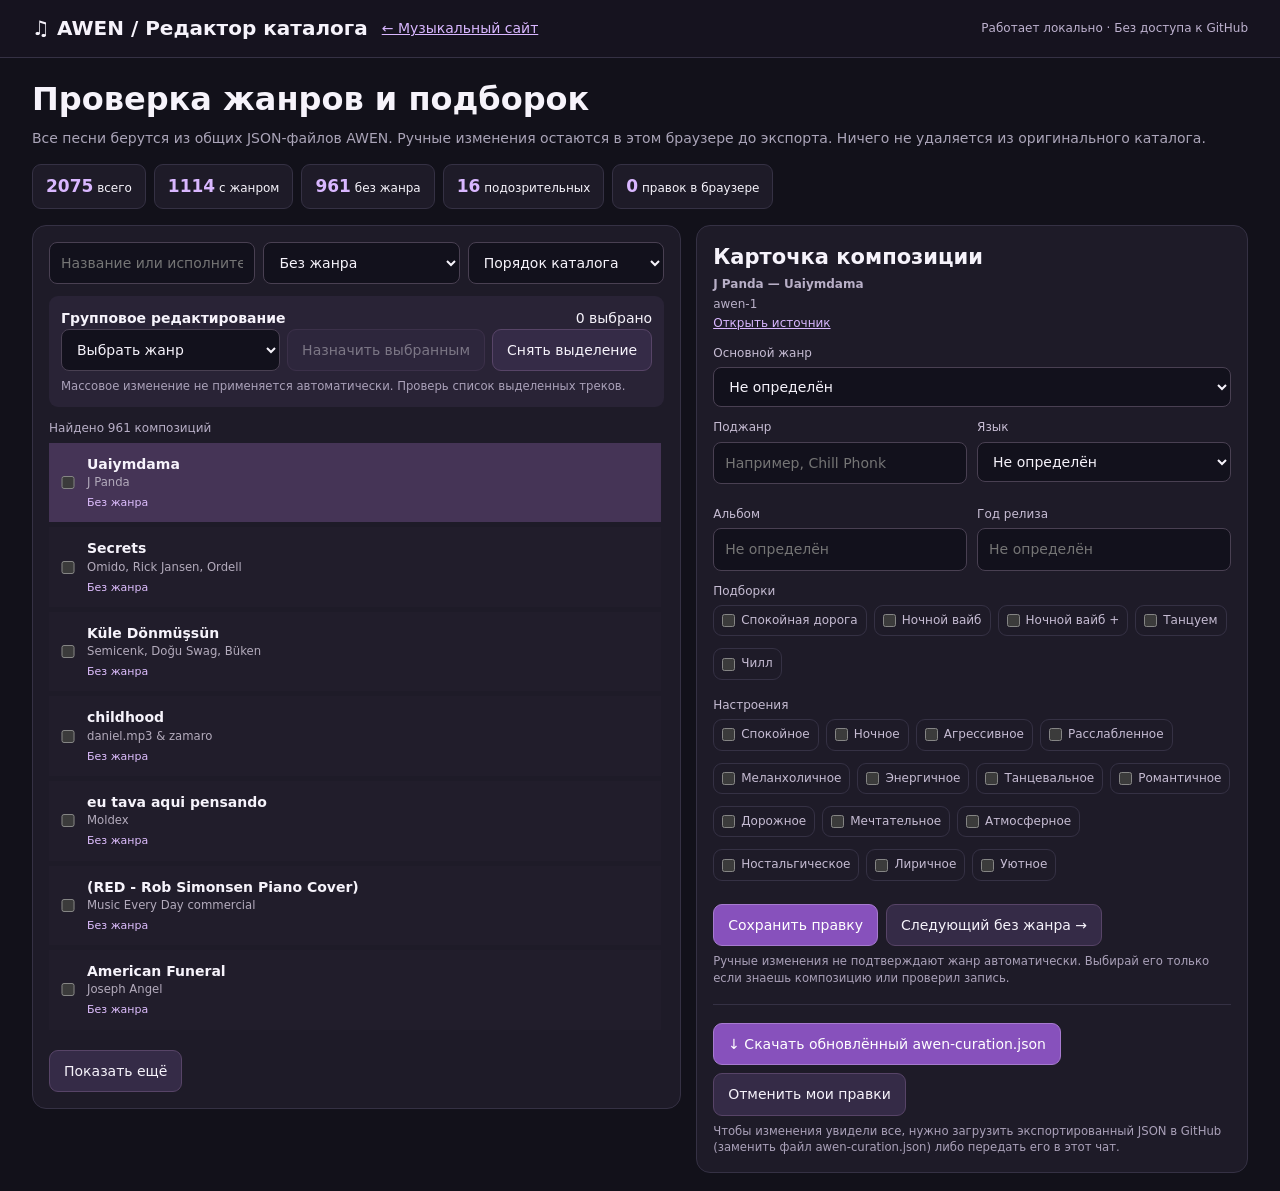
==== curator.html @ 2a5f94b3 "AWEN: add mobile-friendly manual curation console with genre playlists and JSON export" ====
<!doctype html>
<html lang="ru">
<head>
<meta charset="utf-8">
<meta name="viewport" content="width=device-width,initial-scale=1">
<meta name="theme-color" content="#13121c">
<title>AWEN · Редактор каталога</title>
<style>
:root{color-scheme:dark;--bg:#12111a;--panel:#1e1b28;--line:#353144;--soft:#aaa4b8;--purple:#ae82ef;--ink:#f6f3fb}
*{box-sizing:border-box}
body{margin:0;background:var(--bg);color:var(--ink);font:14px/1.45 system-ui,-apple-system,"Segoe UI",sans-serif}
header{position:sticky;top:0;z-index:5;background:#171420eF;border-bottom:1px solid var(--line);padding:14px clamp(12px,3vw,32px);display:flex;gap:14px;align-items:center;flex-wrap:wrap}
header strong{font-size:20px} a{color:#d9b7ff}p{color:var(--soft);margin:.4em 0 1em}
.container{margin:auto;max-width:1400px;padding:18px clamp(12px,3vw,32px)}
.stats{display:flex;gap:8px;flex-wrap:wrap;margin:16px 0}
.pill{background:var(--panel);border:1px solid var(--line);border-radius:9px;padding:9px 13px;font-size:12px}
.pill b{font-size:17px;color:#d9b7ff}
.layout{display:grid;grid-template-columns:minmax(320px, 1fr) minmax(330px,.85fr);gap:15px;align-items:start}
section{background:var(--panel);border:1px solid var(--line);border-radius:14px;padding:16px;min-width:0}
.editor{position:sticky;top:82px} .toolbar{display:flex;gap:8px;flex-wrap:wrap;margin-bottom:12px}
input,select,textarea{background:#12111c;border:1px solid #494052;border-radius:8px;color:var(--ink);padding:10px 11px;font:inherit;min-width:0;width:100%}
input:focus,select:focus{outline:2px solid #b891f9;outline-offset:1px}
button{border:1px solid #574467;background:#352b47;color:var(--ink);border-radius:9px;padding:10px 14px;cursor:pointer;font:inherit}
button:hover{border-color:#a57ade}button.primary{background:#8751bc;color:white;border-color:#a77bd0}
button:disabled{opacity:.4;cursor:not-allowed}
.toolbar input{flex:1 1 160px}.toolbar select{flex:1 1 150px}
.song{width:100%;text-align:left;background:#211d2b;padding:11px 10px;margin:5px 0;display:flex;gap:10px;align-items:center}
.song.selected{background:#453456;border-color:#be99ec}
.song b{display:block;font-weight:700;overflow-wrap:anywhere}.song small{display:block;color:#b3abbc;overflow-wrap:anywhere}
.song .check{width:18px;flex:0 0 18px;margin:0}
.song .info{flex:1;min-width:0}
.song .mark{font-size:11px;white-space:nowrap;color:#dfbfff}
.meta{font-size:12px;color:#b8afc7;line-height:1.6}
.field{margin-top:12px}.field label{display:block;margin-bottom:5px;color:#c6bcd3;font-size:12px}
.grid2{display:grid;grid-template-columns:1fr 1fr;gap:10px}
.check-list{display:flex;flex-wrap:wrap;gap:7px}
.check-list label{border:1px solid var(--line);border-radius:9px;padding:6px 8px;font-size:12px;display:flex;gap:6px;align-items:center}
.check-list input{width:auto;margin:0}
.foot{display:flex;gap:8px;flex-wrap:wrap;margin-top:18px}
small.help{color:#aaa1b9;display:block;margin-top:7px}
#list{max-height:66vh;overflow:auto;padding-right:3px}
#notice{display:none;margin:10px 0;color:#a7ecc9}
#notice.show{display:block}
#bulk{margin:12px 0;padding:12px;background:#292336;border-radius:9px}
#bulkControls{display:flex;gap:7px;flex-wrap:wrap}
#bulkControls select{min-width:180px;flex:1}
hr{border:0;border-top:1px solid var(--line);margin:17px 0}
.empty{padding:22px 12px;color:var(--soft);text-align:center}
@media(max-width:810px){.layout{grid-template-columns:1fr}.editor{position:static}header{position:static}#list{max-height:350px}.grid2{grid-template-columns:1fr 1fr}}
@media(max-width:390px){.grid2{grid-template-columns:1fr}.toolbar select{min-width:0}}
</style>
</head>
<body>
<header>
<strong>♫ AWEN / Редактор каталога</strong>
<a href="./">← Музыкальный сайт</a>
<span style="margin-left:auto;font-size:12px;color:#beb2cf">Работает локально · Без доступа к GitHub</span>
</header>
<main class="container">
<h1 style="font-size:clamp(22px,3vw,32px);margin:0">Проверка жанров и подборок</h1>
<p>Все песни берутся из общих JSON-файлов AWEN. Ручные изменения остаются в этом браузере до экспорта. Ничего не удаляется из оригинального каталога.</p>
<div id="stats" class="stats"></div>
<div id="notice" role="status"></div>
<div class="layout">
<section>
<div class="toolbar">
<input id="search" placeholder="Название или исполнитель…" aria-label="Поиск"/>
<select id="filter" aria-label="Тип проверки">
<option value="unknown">Без жанра</option>
<option value="review">Требуют проверки</option>
<option value="duplicates">Возможные дубликаты</option>
<option value="invalid">Ошибки импорта</option>
<option value="edited">Мои правки</option>
<option value="all">Все композиции</option>
</select>
<select id="sort" aria-label="Сортировка"><option value="order">Порядок каталога</option><option value="artist">По исполнителю</option></select>
</div>
<div id="bulk">
<div style="display:flex;justify-content:space-between;gap:8px;flex-wrap:wrap"><b>Групповое редактирование</b><span id="selectedCount">0 выбрано</span></div>
<div id="bulkControls">
<select id="bulkGenre" aria-label="Жанр для выбранных"><option value="">Выбрать жанр</option></select>
<button id="bulkApply" disabled>Назначить выбранным</button>
<button id="clearSelected">Снять выделение</button>
</div>
<small class="help">Массовое изменение не применяется автоматически. Проверь список выделенных треков.</small>
</div>
<div id="results" class="meta"></div>
<div id="list"><div class="empty">Загрузка каталога…</div></div>
<div class="foot"><button id="more" style="display:none">Показать ещё</button></div>
</section>
<section class="editor">
<h2 style="margin:0 0 3px">Карточка композиции</h2>
<div id="details" class="meta">Выбери трек в списке слева.</div>
<div id="form" style="display:none">
<div class="field"><label for="genre">Основной жанр</label><select id="genre"></select></div>
<div class="grid2">
<div class="field"><label for="subgenre">Поджанр</label><input id="subgenre" placeholder="Например, Chill Phonk"/></div>
<div class="field"><label for="language">Язык</label><select id="language">
<option value="">Не определён</option><option>Русский</option><option>Қазақша</option><option>English</option><option>Без слов</option><option>Другой</option>
</select></div>
<div class="field"><label for="album">Альбом</label><input id="album" placeholder="Не определён"/></div>
<div class="field"><label for="year">Год релиза</label><input id="year" type="number" min="1900" max="2100" placeholder="Не определён"/></div>
</div>
<div class="field"><label>Подборки</label><div id="playlistChecks" class="check-list"></div></div>
<div class="field"><label>Настроения</label><div id="moodChecks" class="check-list"></div></div>
<div class="foot">
<button class="primary" id="save">Сохранить правку</button>
<button id="next">Следующий без жанра →</button>
</div>
<small class="help">Ручные изменения не подтверждают жанр автоматически. Выбирай его только если знаешь композицию или проверил запись.</small>
</div>
<hr>
<div class="foot">
<button class="primary" id="export">↓ Скачать обновлённый awen-curation.json</button>
<button id="reset">Отменить мои правки</button>
</div>
<small class="help">Чтобы изменения увидели все, нужно загрузить экспортированный JSON в GitHub (заменить файл awen-curation.json) либо передать его в этот чат.</small>
</section>
</div>
</main>
<script>
(function(){
"use strict";
var GENRES=["Pop","Hip-Hop / Rap","R&B / Soul","Phonk","Funk / Disco","Chill / Lo-Fi / Ambient","House","Techno / Trance","Bass Music / EDM","Drum & Bass / UK Bass","Latin / Brazilian Club","Afro / Global Club","Synth / Retro Electronic","Rock / Indie","Metal / Punk","Jazz / Blues","Folk / Ethno / World","Classical / Cinematic","Country"];
var PLAYLISTS=[["road","Спокойная дорога"],["night","Ночной вайб"],["nightplus","Ночной вайб +"],["dance","Танцуем"],["chill","Чилл"]];
var MOODS=["Спокойное","Ночное","Агрессивное","Расслабленное","Меланхоличное","Энергичное","Танцевальное","Романтичное","Дорожное","Мечтательное","Атмосферное","Ностальгическое","Лиричное","Уютное"];
var KEY="awen-curator-draft-v1",tracks=[],curation={tracks:{}},draft={},selected=new Set(),active="",limit=60;
var $=id=>document.getElementById(id);
function safe(v){return String(v==null?"":v).replace(/[&<>"']/g,function(x){return {"&":"&amp;","<":"&lt;",">":"&gt;",'"':"&quot;","'":"&#39;"}[x]})}
function norm(v){return String(v||"").toLocaleLowerCase().normalize("NFKD").replace(/[\u0300-\u036f]/g,"").replace(/[^\p{L}\p{N}]+/gu," ").trim()}
function toast(text){$("notice").textContent=text;$("notice").classList.add("show");setTimeout(function(){$("notice").classList.remove("show")},4000)}
function base(id){return curation.tracks[id]||{}}
function merged(id){return Object.assign({},base(id),draft[id]||{})}
function issues(t){
 var patch=merged(t.id), res=[];
 if(!patch.genre)res.push("genre");
 if(patch.review_needed)res.push("review");
 if(patch.potential_import_error)res.push("invalid");
 if(duplicates[t.id])res.push("duplicate");
 return res
}
var duplicates={};
function computeDuplicates(){
 var groups={};
 tracks.forEach(function(t){var k=norm(t.artist)+"|"+norm(t.title);(groups[k]||(groups[k]=[])).push(t.id)});
 Object.keys(groups).forEach(function(k){if(groups[k].length>1)groups[k].forEach(function(id){duplicates[id]=groups[k]})})
}
function filtered(){
 var q=norm($("search").value),f=$("filter").value;
 var list=tracks.filter(function(t){
  if(q&&!norm(t.artist+" "+t.title+" "+t.id).includes(q))return false;
  var p=merged(t.id);
  if(f==="unknown"&&p.genre)return false;
  if(f==="review"&&p.genre&&!p.review_needed&&!p.potential_import_error&&!duplicates[t.id])return false;
  if(f==="duplicates"&&!duplicates[t.id])return false;
  if(f==="invalid"&&!p.potential_import_error)return false;
  if(f==="edited"&&!draft[t.id])return false;
  return true
 });
 if($("sort").value==="artist")list.sort(function(a,b){return a.artist.localeCompare(b.artist,"ru")});
 return list
}
function stats(){
 var genre=0,invalid=0,review=0;
 tracks.forEach(function(t){var p=merged(t.id);if(p.genre)genre++;if(p.potential_import_error)invalid++;if(issues(t).length)review++});
 $("stats").innerHTML='<span class="pill"><b>'+tracks.length+'</b> всего</span><span class="pill"><b>'+genre+'</b> с жанром</span><span class="pill"><b>'+(tracks.length-genre)+'</b> без жанра</span><span class="pill"><b>'+invalid+'</b> подозрительных</span><span class="pill"><b>'+Object.keys(draft).length+'</b> правок в браузере</span>';
}
function renderList(){
 stats();
 var list=filtered(),visible=list.slice(0,limit);
 $("results").textContent="Найдено "+list.length+" композиций";
 $("list").innerHTML=visible.length?visible.map(function(t){
  var p=merged(t.id),flags=issues(t);
  var kind=p.genre?p.genre:"Без жанра";
  if(flags.includes("invalid"))kind="⚠ Проверь импорт";
  else if(flags.includes("duplicate"))kind+=" · дубликат?";
  return '<div class="song'+(t.id===active?' selected':'')+'"><input class="check" type="checkbox" data-select="'+safe(t.id)+'" '+(selected.has(t.id)?'checked':'')+' aria-label="Выбрать для группы"><button type="button" data-open="'+safe(t.id)+'" style="display:block;background:none;border:none;padding:0;text-align:left;flex:1;min-width:0"><b>'+safe(t.title)+'</b><small>'+safe(t.artist)+'</small><span class="mark">'+safe(kind)+'</span></button></div>'
 }).join(""):'<div class="empty">Записей с такими фильтрами нет.</div>';
 $("more").style.display=list.length>limit?"":"none";
 $("selectedCount").textContent=selected.size+" выбрано";
 $("bulkApply").disabled=!selected.size||!$("bulkGenre").value;
}
function checkList(root,items,picked,type){
 $(root).innerHTML=items.map(function(x){
  var id=typeof x==="string"?x:x[0],name=typeof x==="string"?x:x[1];
  return '<label><input type="checkbox" data-'+type+'="'+safe(id)+'" '+(picked.includes(id)?"checked":"")+'>'+safe(name)+'</label>'
 }).join("")
}
function openTrack(id){
 var t=tracks.find(function(x){return x.id===id});if(!t)return;
 active=id;
 var p=merged(id);
 $("details").innerHTML='<div><b>'+safe(t.artist)+' — '+safe(t.title)+'</b></div><div>'+safe(id)+(p.curation_method?' · '+safe(p.curation_method):'')+'</div>'+(t.source_url?'<div><a target="_blank" rel="noopener noreferrer" href="'+safe(t.source_url)+'">Открыть источник</a></div>':'')+(p.potential_import_error?'<div style="color:#ffb7a0">⚠ '+safe(p.potential_import_error)+'</div>':'');
 $("form").style.display="";
 $("genre").value=p.genre||"";
 $("subgenre").value=(p.subgenres||[]).join(", ");
 $("language").value=p.language||"";
 $("album").value=p.album||"";
 $("year").value=p.year||"";
 checkList("playlistChecks",PLAYLISTS,p.playlists||[],"playlist");
 checkList("moodChecks",MOODS,p.moods||[],"mood");
 renderList();
}
function chosen(attr){return Array.from(document.querySelectorAll('[data-'+attr+']:checked')).map(function(x){return x.dataset[attr]})}
function save(){
 if(!active)return;
 var genre=$("genre").value,year=$("year").value,prev=merged(active);
 var patch=Object.assign({},prev,{
  genre:genre,subgenres:$("subgenre").value.split(",").map(function(x){return x.trim()}).filter(Boolean).slice(0,12),
  language:$("language").value,album:$("album").value.trim(),year:year?Number(year):null,
  playlists:chosen("playlist"),moods:chosen("mood"),
  curation_method:"ручная правка владельца",curation_confidence:"manual",
  review_needed:false
 });
 draft[active]=patch;store();
 toast("Сохранено локально: "+active);renderList();
}
function store(){try{localStorage.setItem(KEY,JSON.stringify(draft))}catch(e){toast("Браузер не разрешил локальное сохранение; сделай экспорт")}}
function bulkApply(){
 var genre=$("bulkGenre").value;if(!genre||!selected.size)return;
 if(!confirm("Назначить жанр "+genre+" для "+selected.size+" выбранных записей? Это НЕ проверка каждого аудио."))return;
 selected.forEach(function(id){
  var p=merged(id);
  draft[id]=Object.assign({},p,{genre:genre,subgenres:[],curation_method:"массовая ручная правка",curation_confidence:"manual",review_needed:true})
 });
 store();toast("Назначен жанр для "+selected.size+" записей");selected.clear();renderList();
}
function exportJSON(){
 var combined=JSON.parse(JSON.stringify(curation));
 if(!combined.tracks)combined.tracks={};
 Object.keys(draft).forEach(function(id){combined.tracks[id]=draft[id]});
 combined.exported_by="AWEN Curator";combined.review_notice="Часть жанров назначена автоматически по исполнителям. Ручные назначения не гарантируют проверку аудио.";
 var b=new Blob([JSON.stringify(combined,null,2)+"\n"],{type:"application/json;charset=utf-8"}),url=URL.createObjectURL(b);
 var a=document.createElement("a");a.href=url;a.download="awen-curation.json";document.body.appendChild(a);a.click();a.remove();setTimeout(function(){URL.revokeObjectURL(url)},1500);
 toast("JSON скачан. Для общего сайта загрузи его в GitHub.")
}
async function fetchJSON(url){var r=await fetch(url,{cache:"no-store"});if(!r.ok)throw Error(url+": HTTP "+r.status);return r.json()}
function initialize(){
 $("genre").innerHTML='<option value="">Не определён</option>'+GENRES.map(function(v){return '<option>'+safe(v)+'</option>'}).join("");
 $("bulkGenre").innerHTML+='<option>'+GENRES.join('</option><option>')+'</option>';
 $("search").addEventListener("input",function(){limit=60;renderList()});
 $("filter").addEventListener("change",function(){limit=60;renderList()});
 $("sort").addEventListener("change",renderList);
 $("more").addEventListener("click",function(){limit+=60;renderList()});
 $("bulkGenre").addEventListener("change",renderList);
 $("clearSelected").addEventListener("click",function(){selected.clear();renderList()});
 $("bulkApply").addEventListener("click",bulkApply);
 $("save").addEventListener("click",save);
 $("export").addEventListener("click",exportJSON);
 $("reset").addEventListener("click",function(){if(confirm("Отменить все локальные правки? Уже экспортированные файлы не затронутся.")){draft={};store();renderList();if(active)openTrack(active)}});
 $("next").addEventListener("click",function(){var other=tracks.find(function(t){return !merged(t.id).genre&&t.id!==active});if(other){openTrack(other.id);window.scrollTo({top:0,behavior:"smooth"})}else toast("Нет других записей без жанра")});
 $("list").addEventListener("click",function(e){var button=e.target.closest("[data-open]");if(button)openTrack(button.dataset.open)});
 $("list").addEventListener("change",function(e){var c=e.target.closest("[data-select]");if(!c)return;if(c.checked)selected.add(c.dataset.select);else selected.delete(c.dataset.select);renderList()});
}
initialize();
try{var cache=JSON.parse(localStorage.getItem(KEY)||"{}");if(cache&&typeof cache==="object"&&!Array.isArray(cache))draft=cache}catch(e){}
Promise.all([fetchJSON("./awen-catalog.json"),fetchJSON("./awen-curation.json")]).then(function(v){
 tracks=Array.isArray(v[0].tracks)?v[0].tracks:[];curation=v[1];computeDuplicates();renderList();
 if(tracks.length)openTrack(tracks.find(function(t){return !merged(t.id).genre})?.id||tracks[0].id);
}).catch(function(err){$("list").innerHTML='<div class="empty">Не удалось загрузить каталог. Проверь GitHub Pages и обнови страницу.<p>'+safe(err.message)+'</p></div>'});
})();
</script>
</body>
</html>
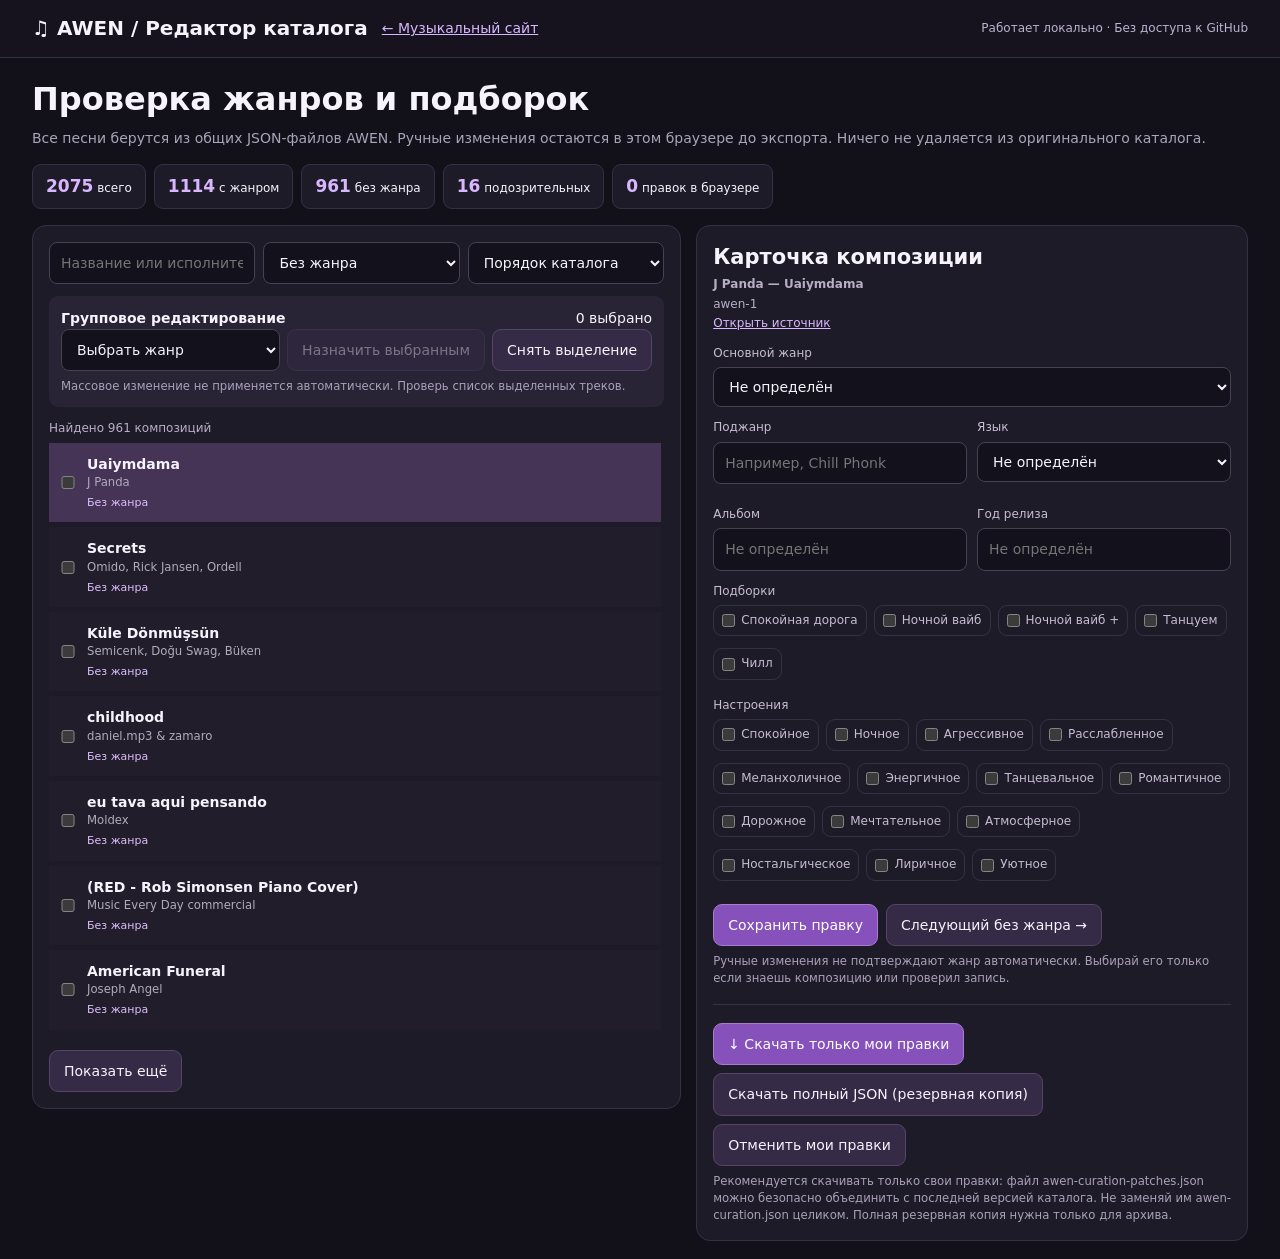
==== commit a40999db: "AWEN: safely export only manual curation patches without overwriting concurrent catalog edits" ====
--- a/curator.html
+++ b/curator.html
@@ -111,10 +111,11 @@
 </div>
 <hr>
 <div class="foot">
-<button class="primary" id="export">↓ Скачать обновлённый awen-curation.json</button>
+<button class="primary" id="export">↓ Скачать только мои правки</button>
+<button id="exportFull">Скачать полный JSON (резервная копия)</button>
 <button id="reset">Отменить мои правки</button>
 </div>
-<small class="help">Чтобы изменения увидели все, нужно загрузить экспортированный JSON в GitHub (заменить файл awen-curation.json) либо передать его в этот чат.</small>
+<small class="help">Рекомендуется скачивать только свои правки: файл awen-curation-patches.json можно безопасно объединить с последней версией каталога. Не заменяй им awen-curation.json целиком. Полная резервная копия нужна только для архива.</small>
 </section>
 </div>
 </main>
@@ -225,14 +226,25 @@
  });
  store();toast("Назначен жанр для "+selected.size+" записей");selected.clear();renderList();
 }
-function exportJSON(){
- var combined=JSON.parse(JSON.stringify(curation));
- if(!combined.tracks)combined.tracks={};
- Object.keys(draft).forEach(function(id){combined.tracks[id]=draft[id]});
- combined.exported_by="AWEN Curator";combined.review_notice="Часть жанров назначена автоматически по исполнителям. Ручные назначения не гарантируют проверку аудио.";
- var b=new Blob([JSON.stringify(combined,null,2)+"\n"],{type:"application/json;charset=utf-8"}),url=URL.createObjectURL(b);
- var a=document.createElement("a");a.href=url;a.download="awen-curation.json";document.body.appendChild(a);a.click();a.remove();setTimeout(function(){URL.revokeObjectURL(url)},1500);
- toast("JSON скачан. Для общего сайта загрузи его в GitHub.")
+function exportJSON(full){
+ if(!Object.keys(draft).length&&!full){toast("Пока нет сохранённых правок");return}
+ var payload;
+ if(full){
+   payload=JSON.parse(JSON.stringify(curation));
+   if(!payload.tracks)payload.tracks={};
+   Object.keys(draft).forEach(function(id){payload.tracks[id]=draft[id]});
+   payload.exported_by="AWEN Curator (полная резервная копия)";
+ }else{
+   payload={
+     schema_version:1,
+     patch_format:"awen-curator-patches",
+     purpose:"Merge only edited track IDs into current awen-curation.json; never replace whole catalog",
+     changes:JSON.parse(JSON.stringify(draft))
+   };
+ }
+ var b=new Blob([JSON.stringify(payload,null,2)+"\n"],{type:"application/json;charset=utf-8"}),url=URL.createObjectURL(b);
+ var a=document.createElement("a");a.href=url;a.download=full?"awen-curation-backup.json":"awen-curation-patches.json";document.body.appendChild(a);a.click();a.remove();setTimeout(function(){URL.revokeObjectURL(url)},1500);
+ toast(full?"Резервная копия сохранена":"Скачаны только твои изменения; передай файл для безопасного слияния")
 }
 async function fetchJSON(url){var r=await fetch(url,{cache:"no-store"});if(!r.ok)throw Error(url+": HTTP "+r.status);return r.json()}
 function initialize(){
@@ -246,7 +258,8 @@
  $("clearSelected").addEventListener("click",function(){selected.clear();renderList()});
  $("bulkApply").addEventListener("click",bulkApply);
  $("save").addEventListener("click",save);
- $("export").addEventListener("click",exportJSON);
+ $("export").addEventListener("click",function(){exportJSON(false)});
+ $("exportFull").addEventListener("click",function(){exportJSON(true)});
  $("reset").addEventListener("click",function(){if(confirm("Отменить все локальные правки? Уже экспортированные файлы не затронутся.")){draft={};store();renderList();if(active)openTrack(active)}});
  $("next").addEventListener("click",function(){var other=tracks.find(function(t){return !merged(t.id).genre&&t.id!==active});if(other){openTrack(other.id);window.scrollTo({top:0,behavior:"smooth"})}else toast("Нет других записей без жанра")});
  $("list").addEventListener("click",function(e){var button=e.target.closest("[data-open]");if(button)openTrack(button.dataset.open)});
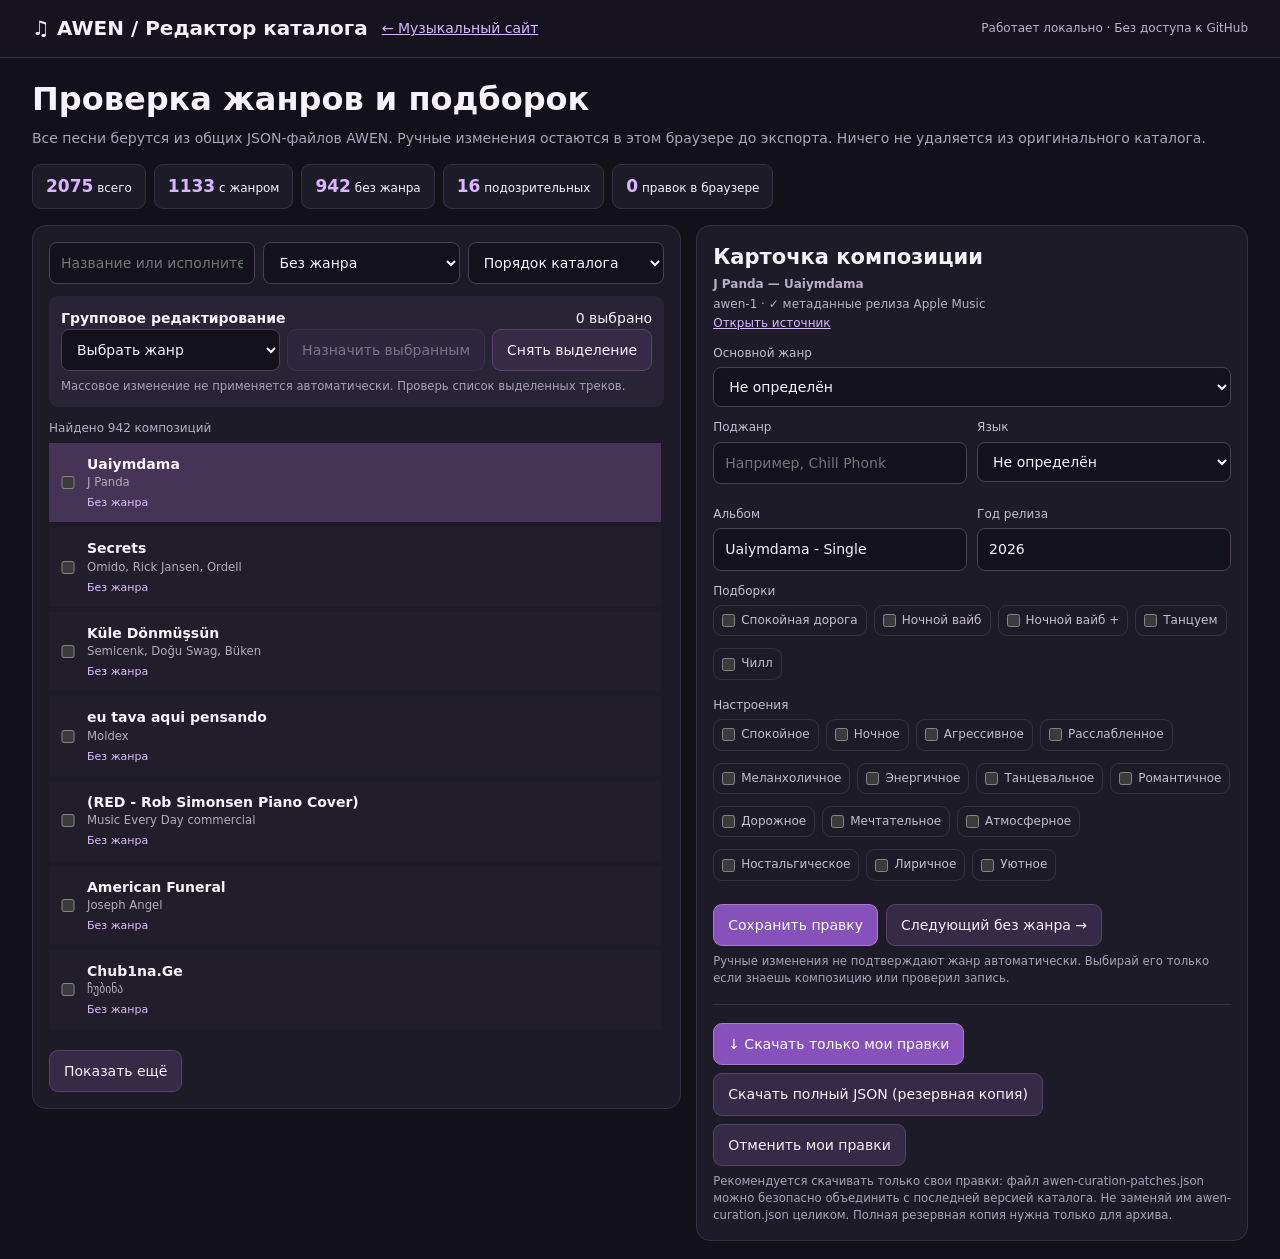
==== commit f522ccb1: "AWEN: show verified Apple album and year metadata inside Curator while protecting manual edits" ====
--- a/curator.html
+++ b/curator.html
@@ -125,12 +125,21 @@
 var GENRES=["Pop","Hip-Hop / Rap","R&B / Soul","Phonk","Funk / Disco","Chill / Lo-Fi / Ambient","House","Techno / Trance","Bass Music / EDM","Drum & Bass / UK Bass","Latin / Brazilian Club","Afro / Global Club","Synth / Retro Electronic","Rock / Indie","Metal / Punk","Jazz / Blues","Folk / Ethno / World","Classical / Cinematic","Country"];
 var PLAYLISTS=[["road","Спокойная дорога"],["night","Ночной вайб"],["nightplus","Ночной вайб +"],["dance","Танцуем"],["chill","Чилл"]];
 var MOODS=["Спокойное","Ночное","Агрессивное","Расслабленное","Меланхоличное","Энергичное","Танцевальное","Романтичное","Дорожное","Мечтательное","Атмосферное","Ностальгическое","Лиричное","Уютное"];
-var KEY="awen-curator-draft-v1",tracks=[],curation={tracks:{}},draft={},selected=new Set(),active="",limit=60;
+var KEY="awen-curator-draft-v1",tracks=[],curation={tracks:{}},appleMeta={},draft={},selected=new Set(),active="",limit=60;
 var $=id=>document.getElementById(id);
 function safe(v){return String(v==null?"":v).replace(/[&<>"']/g,function(x){return {"&":"&amp;","<":"&lt;",">":"&gt;",'"':"&quot;","'":"&#39;"}[x]})}
 function norm(v){return String(v||"").toLocaleLowerCase().normalize("NFKD").replace(/[\u0300-\u036f]/g,"").replace(/[^\p{L}\p{N}]+/gu," ").trim()}
 function toast(text){$("notice").textContent=text;$("notice").classList.add("show");setTimeout(function(){$("notice").classList.remove("show")},4000)}
-function base(id){return curation.tracks[id]||{}}
+function base(id){
+ var patch=curation.tracks[id]||{}, verified=appleMeta[id]||{};
+ if(!verified.verified_metadata)return patch;
+ var manual=/^(ручная|массовая)\s/i.test(String(patch.curation_method||""));
+ return Object.assign({},verified,patch,{
+   album:manual?(patch.album||""):(patch.album||verified.album||""),
+   year:manual?(patch.year||null):(patch.year||verified.year||null),
+   genre:manual?(patch.genre||""):(patch.genre||verified.genre||"")
+ })
+}
 function merged(id){return Object.assign({},base(id),draft[id]||{})}
 function issues(t){
  var patch=merged(t.id), res=[];
@@ -191,7 +200,7 @@
  var t=tracks.find(function(x){return x.id===id});if(!t)return;
  active=id;
  var p=merged(id);
- $("details").innerHTML='<div><b>'+safe(t.artist)+' — '+safe(t.title)+'</b></div><div>'+safe(id)+(p.curation_method?' · '+safe(p.curation_method):'')+'</div>'+(t.source_url?'<div><a target="_blank" rel="noopener noreferrer" href="'+safe(t.source_url)+'">Открыть источник</a></div>':'')+(p.potential_import_error?'<div style="color:#ffb7a0">⚠ '+safe(p.potential_import_error)+'</div>':'');
+ $("details").innerHTML='<div><b>'+safe(t.artist)+' — '+safe(t.title)+'</b></div><div>'+safe(id)+(p.curation_method?' · '+safe(p.curation_method):'')+(p.verified_metadata?' · ✓ метаданные релиза Apple Music':'')+'</div>'+(t.source_url?'<div><a target="_blank" rel="noopener noreferrer" href="'+safe(t.source_url)+'">Открыть источник</a></div>':'')+(p.potential_import_error?'<div style="color:#ffb7a0">⚠ '+safe(p.potential_import_error)+'</div>':'');
  $("form").style.display="";
  $("genre").value=p.genre||"";
  $("subgenre").value=(p.subgenres||[]).join(", ");
@@ -267,8 +276,8 @@
 }
 initialize();
 try{var cache=JSON.parse(localStorage.getItem(KEY)||"{}");if(cache&&typeof cache==="object"&&!Array.isArray(cache))draft=cache}catch(e){}
-Promise.all([fetchJSON("./awen-catalog.json"),fetchJSON("./awen-curation.json")]).then(function(v){
- tracks=Array.isArray(v[0].tracks)?v[0].tracks:[];curation=v[1];computeDuplicates();renderList();
+Promise.all([fetchJSON("./awen-catalog.json"),fetchJSON("./awen-curation.json"),fetchJSON("./awen-apple-metadata.json").catch(function(){return {tracks:{}}})]).then(function(v){
+ tracks=Array.isArray(v[0].tracks)?v[0].tracks:[];curation=v[1];appleMeta=v[2]&&typeof v[2].tracks==="object"?v[2].tracks:{};computeDuplicates();renderList();
  if(tracks.length)openTrack(tracks.find(function(t){return !merged(t.id).genre})?.id||tracks[0].id);
 }).catch(function(err){$("list").innerHTML='<div class="empty">Не удалось загрузить каталог. Проверь GitHub Pages и обнови страницу.<p>'+safe(err.message)+'</p></div>'});
 })();
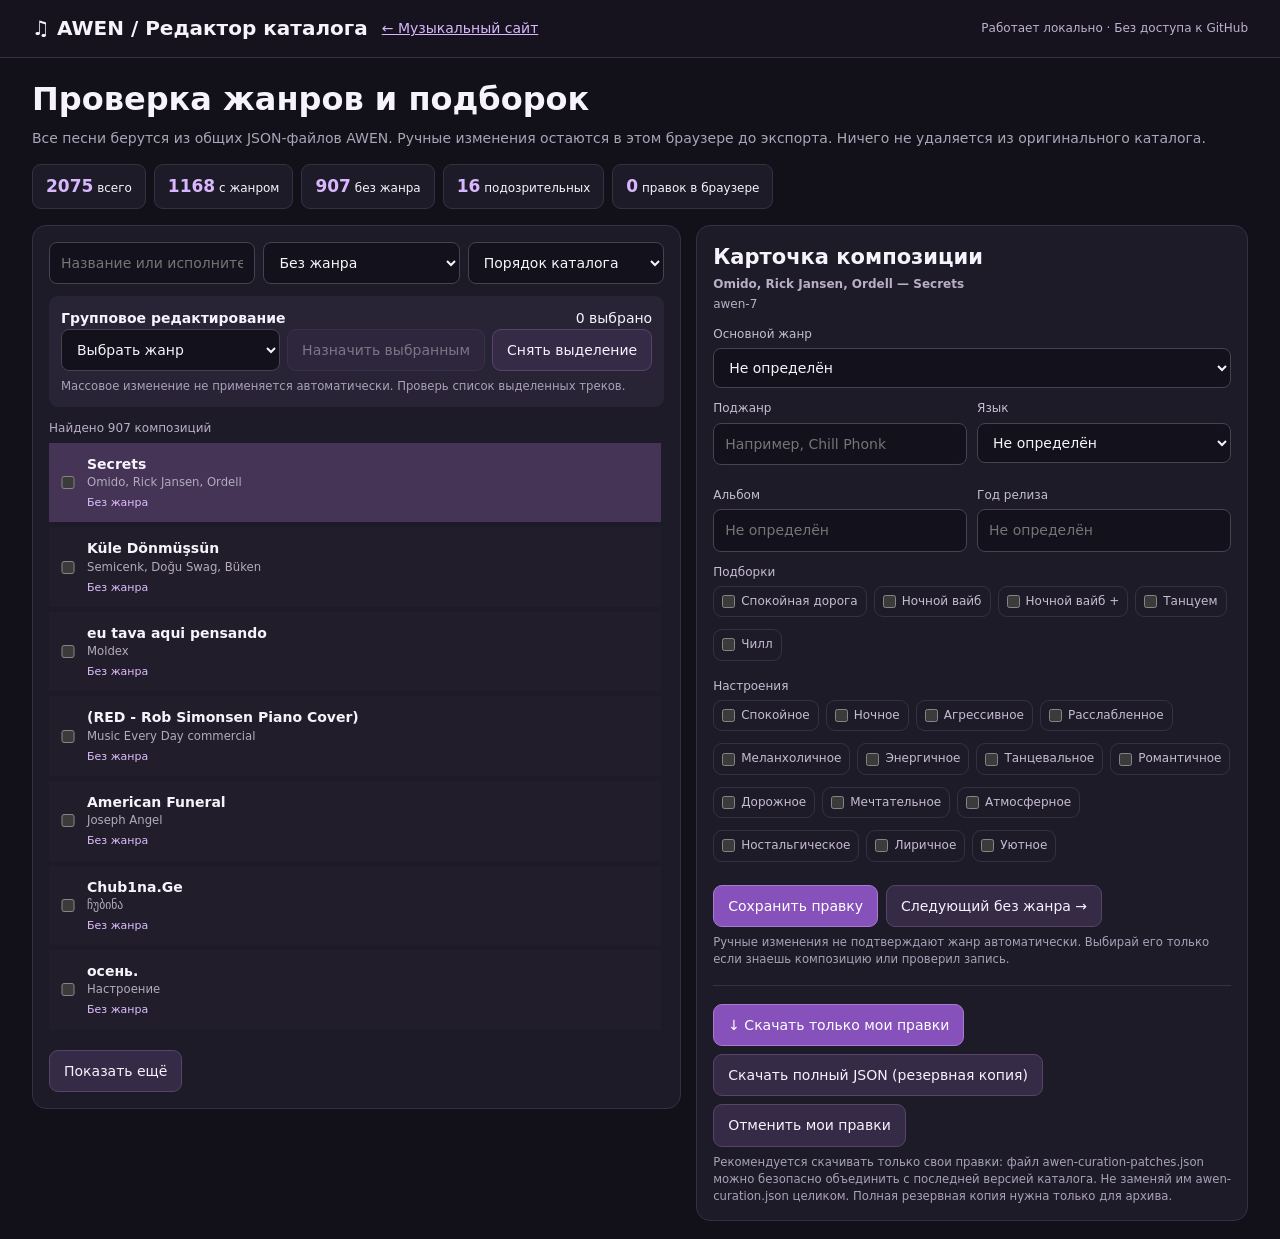
==== commit d9350d66: "Show verified source links and genre evidence in AWEN curator" ====
--- a/curator.html
+++ b/curator.html
@@ -125,7 +125,7 @@
 var GENRES=["Pop","Hip-Hop / Rap","R&B / Soul","Phonk","Funk / Disco","Chill / Lo-Fi / Ambient","House","Techno / Trance","Bass Music / EDM","Drum & Bass / UK Bass","Latin / Brazilian Club","Afro / Global Club","Synth / Retro Electronic","Rock / Indie","Metal / Punk","Jazz / Blues","Folk / Ethno / World","Classical / Cinematic","Country"];
 var PLAYLISTS=[["road","Спокойная дорога"],["night","Ночной вайб"],["nightplus","Ночной вайб +"],["dance","Танцуем"],["chill","Чилл"]];
 var MOODS=["Спокойное","Ночное","Агрессивное","Расслабленное","Меланхоличное","Энергичное","Танцевальное","Романтичное","Дорожное","Мечтательное","Атмосферное","Ностальгическое","Лиричное","Уютное"];
-var KEY="awen-curator-draft-v1",tracks=[],curation={tracks:{}},appleMeta={},draft={},selected=new Set(),active="",limit=60;
+var KEY="awen-curator-draft-v1",tracks=[],curation={tracks:{}},appleMeta={},sourceMeta={},draft={},selected=new Set(),active="",limit=60;
 var $=id=>document.getElementById(id);
 function safe(v){return String(v==null?"":v).replace(/[&<>"']/g,function(x){return {"&":"&amp;","<":"&lt;",">":"&gt;",'"':"&quot;","'":"&#39;"}[x]})}
 function norm(v){return String(v||"").toLocaleLowerCase().normalize("NFKD").replace(/[\u0300-\u036f]/g,"").replace(/[^\p{L}\p{N}]+/gu," ").trim()}
@@ -140,7 +140,14 @@
    genre:manual?(patch.genre||""):(patch.genre||verified.genre||"")
  })
 }
-function merged(id){return Object.assign({},base(id),draft[id]||{})}
+function merged(id){
+ var result=Object.assign({},base(id),draft[id]||{}),e=sourceMeta[id]||{};
+ if(!result.genre&&e.genre&&!draft[id]){
+   result.genre=e.genre;result.review_needed=true;result.evidence_only_genre=true;
+ }
+ if(e.status==="conflict"||e.status==="album_hint")result.review_needed=true;
+ return result;
+}
 function issues(t){
  var patch=merged(t.id), res=[];
  if(!patch.genre)res.push("genre");
@@ -200,7 +207,13 @@
  var t=tracks.find(function(x){return x.id===id});if(!t)return;
  active=id;
  var p=merged(id);
- $("details").innerHTML='<div><b>'+safe(t.artist)+' — '+safe(t.title)+'</b></div><div>'+safe(id)+(p.curation_method?' · '+safe(p.curation_method):'')+(p.verified_metadata?' · ✓ метаданные релиза Apple Music':'')+'</div>'+(t.source_url?'<div><a target="_blank" rel="noopener noreferrer" href="'+safe(t.source_url)+'">Открыть источник</a></div>':'')+(p.potential_import_error?'<div style="color:#ffb7a0">⚠ '+safe(p.potential_import_error)+'</div>':'');
+ var evidence=sourceMeta[id]||{};
+ var evidenceHtml=Array.isArray(evidence.evidence)?evidence.evidence.map(function(e){
+   var link=/^https:\/\/(?:www\.)?(?:deezer\.com|last\.fm|musicbrainz\.org)\//i.test(String(e.url||""))?
+     '<a href="'+safe(e.url)+'" target="_blank" rel="noopener noreferrer">Проверить источник</a>':'';
+   return '<div>'+safe(e.provider||"Источник")+' · '+safe(e.genre||"")+' · '+safe(e.basis==="album_genre"?"жанр альбома, предварительно":"теги композиции")+' '+link+'</div>'
+ }).join(""):"";
+ $("details").innerHTML='<div><b>'+safe(t.artist)+' — '+safe(t.title)+'</b></div><div>'+safe(id)+(p.curation_method?' · '+safe(p.curation_method):'')+(p.verified_metadata?' · ✓ метаданные релиза Apple Music':'')+'</div>'+(t.source_url?'<div><a target="_blank" rel="noopener noreferrer" href="'+safe(t.source_url)+'">Открыть источник</a></div>':'')+(p.potential_import_error?'<div style="color:#ffb7a0">⚠ '+safe(p.potential_import_error)+'</div>':'')+(evidenceHtml?'<div style="margin-top:9px;border-top:1px solid #ffffff22;padding-top:9px"><b>Внешняя проверка жанра</b>'+evidenceHtml+'</div>':'');
  $("form").style.display="";
  $("genre").value=p.genre||"";
  $("subgenre").value=(p.subgenres||[]).join(", ");
@@ -276,8 +289,8 @@
 }
 initialize();
 try{var cache=JSON.parse(localStorage.getItem(KEY)||"{}");if(cache&&typeof cache==="object"&&!Array.isArray(cache))draft=cache}catch(e){}
-Promise.all([fetchJSON("./awen-catalog.json"),fetchJSON("./awen-curation.json"),fetchJSON("./awen-apple-metadata.json").catch(function(){return {tracks:{}}})]).then(function(v){
- tracks=Array.isArray(v[0].tracks)?v[0].tracks:[];curation=v[1];appleMeta=v[2]&&typeof v[2].tracks==="object"?v[2].tracks:{};computeDuplicates();renderList();
+Promise.all([fetchJSON("./awen-catalog.json"),fetchJSON("./awen-curation.json"),fetchJSON("./awen-apple-metadata.json").catch(function(){return {tracks:{}}}),fetchJSON("./awen-genre-sources.json").catch(function(){return {tracks:{}}})]).then(function(v){
+ tracks=Array.isArray(v[0].tracks)?v[0].tracks:[];curation=v[1];appleMeta=v[2]&&typeof v[2].tracks==="object"?v[2].tracks:{};sourceMeta=v[3]&&typeof v[3].tracks==="object"?v[3].tracks:{};computeDuplicates();renderList();
  if(tracks.length)openTrack(tracks.find(function(t){return !merged(t.id).genre})?.id||tracks[0].id);
 }).catch(function(err){$("list").innerHTML='<div class="empty">Не удалось загрузить каталог. Проверь GitHub Pages и обнови страницу.<p>'+safe(err.message)+'</p></div>'});
 })();
